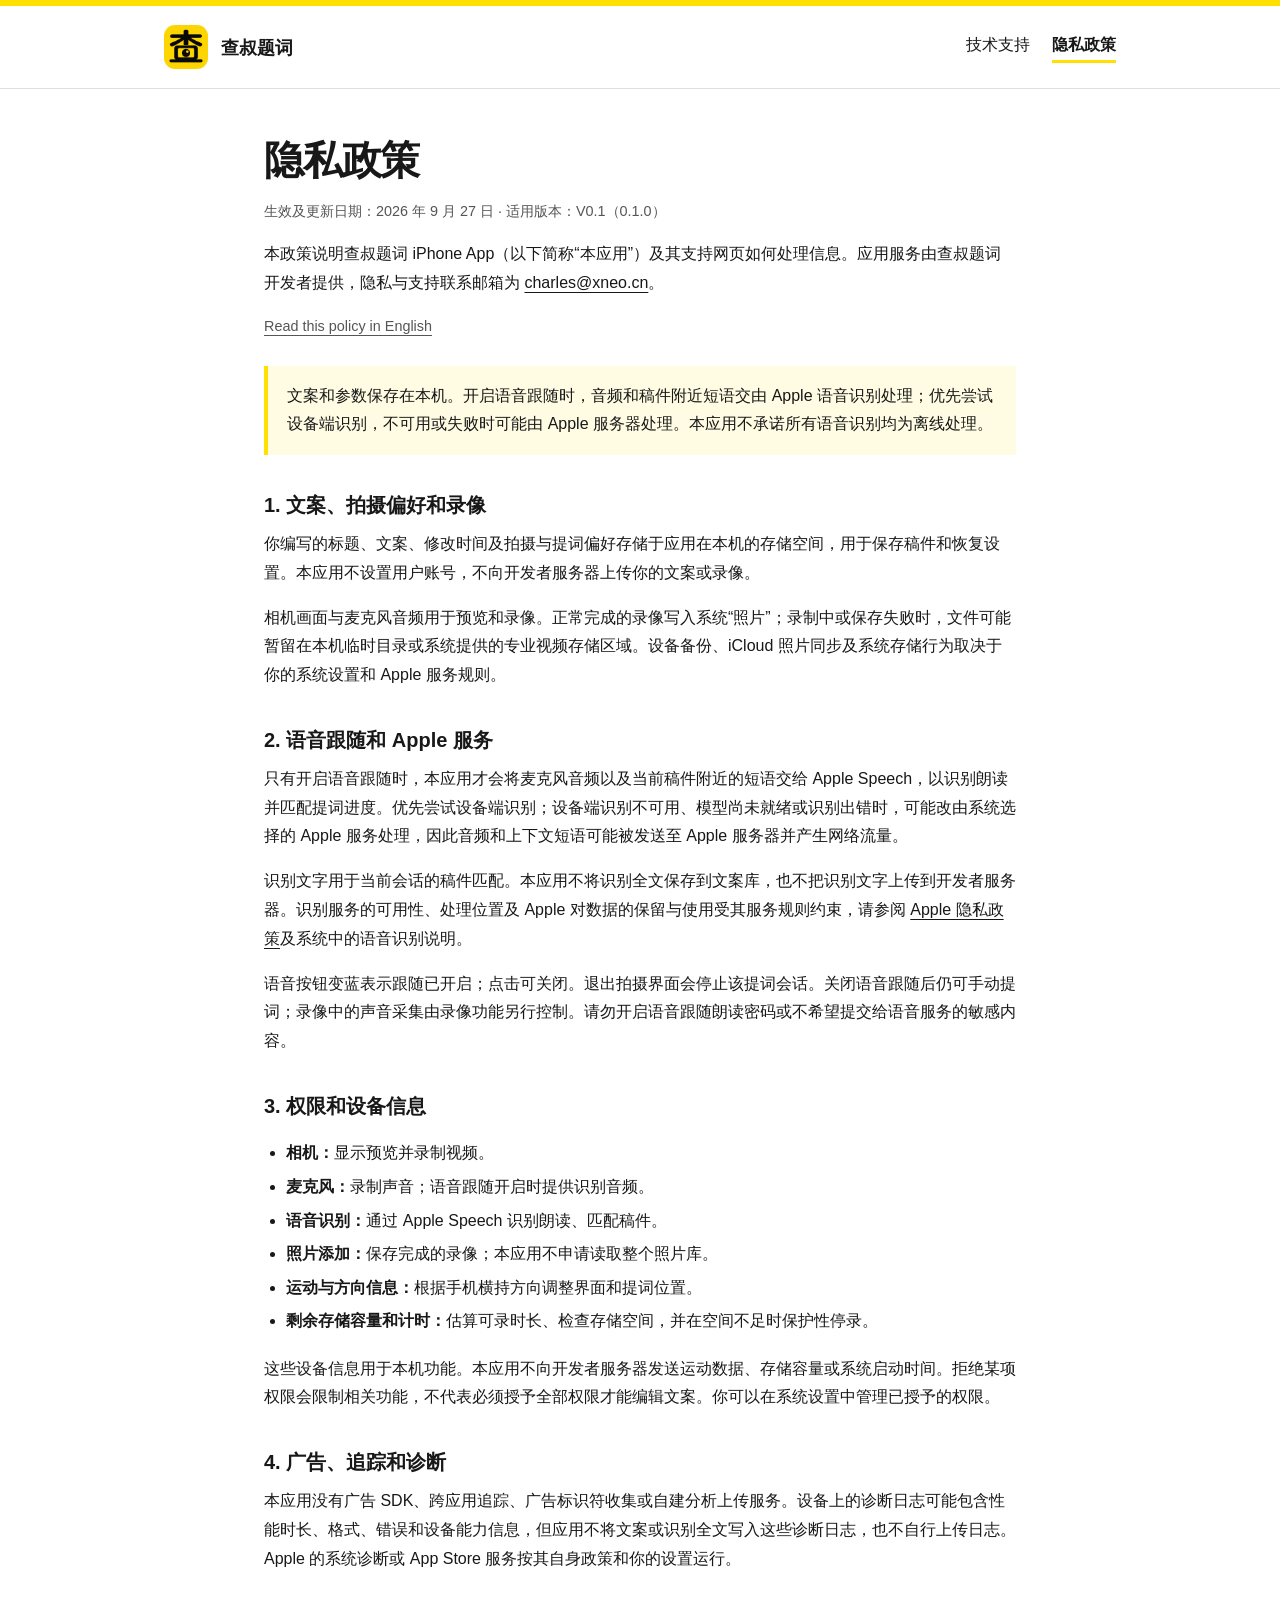
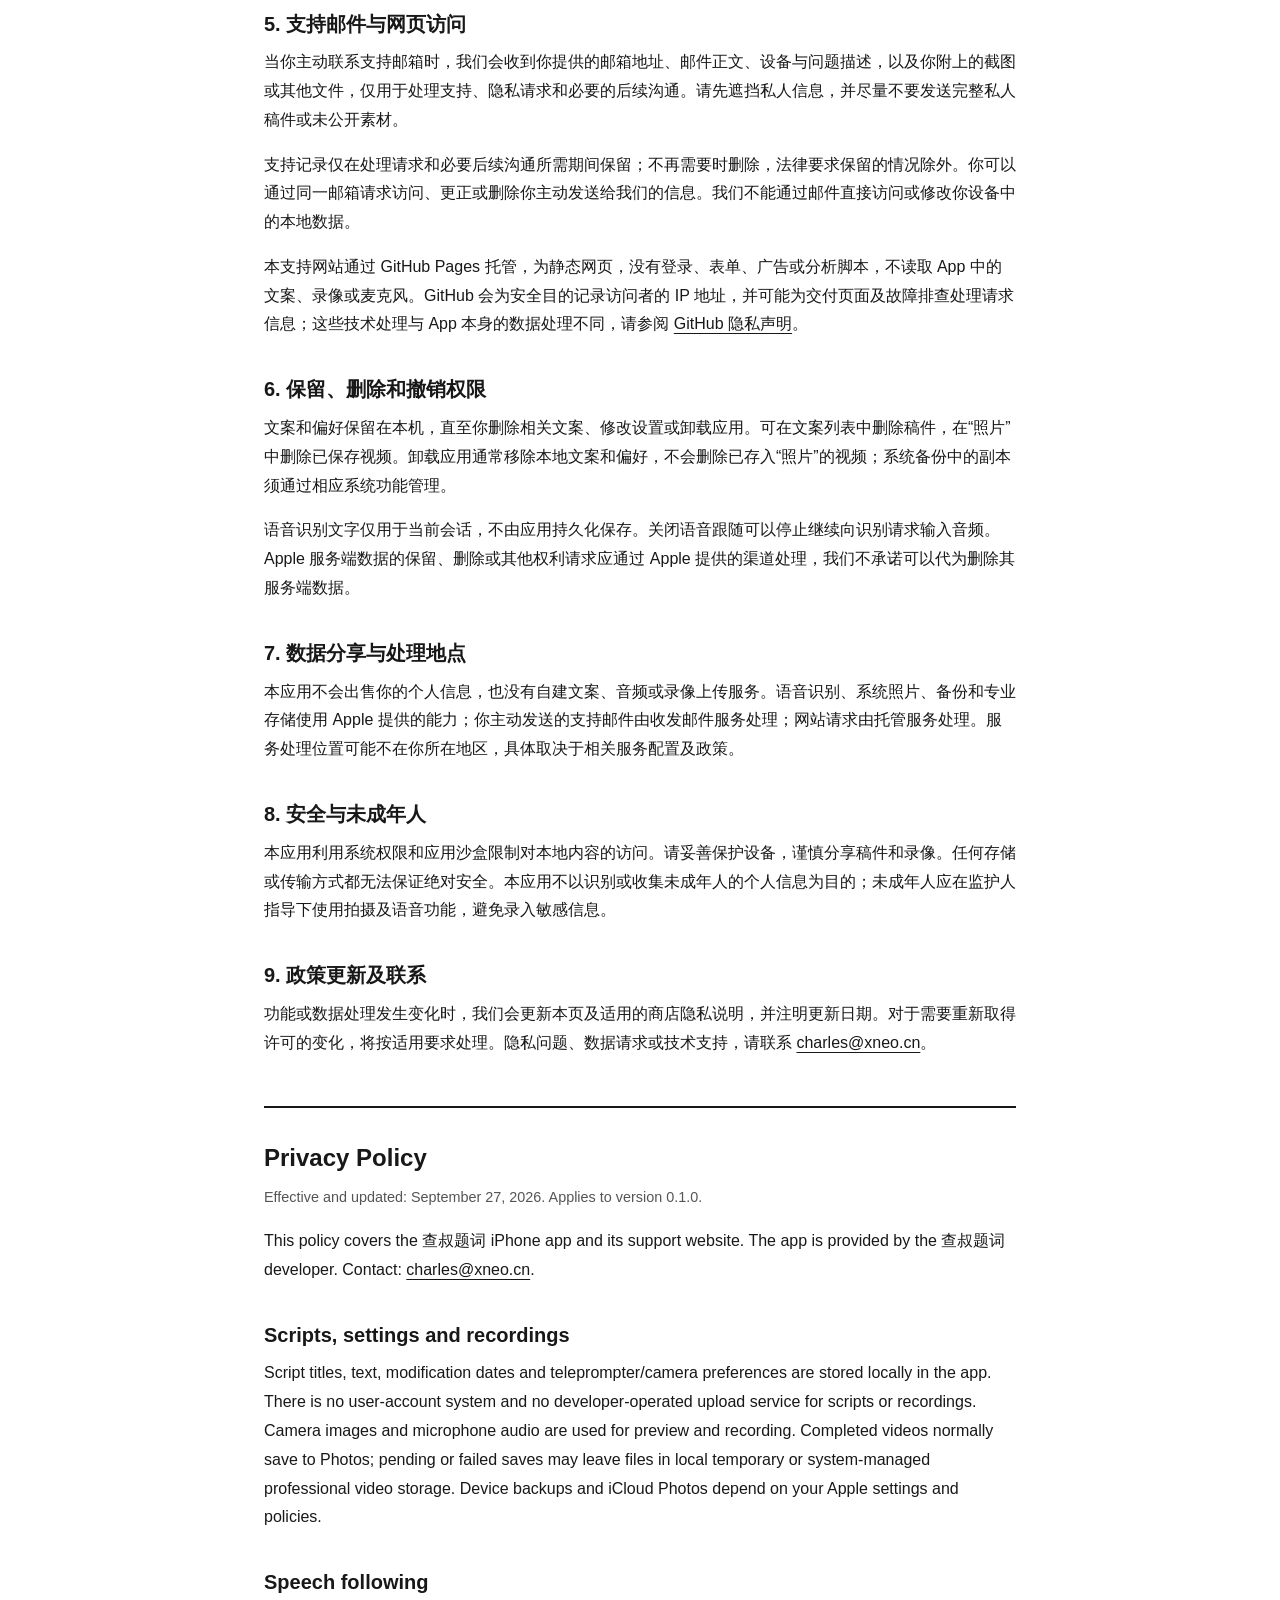
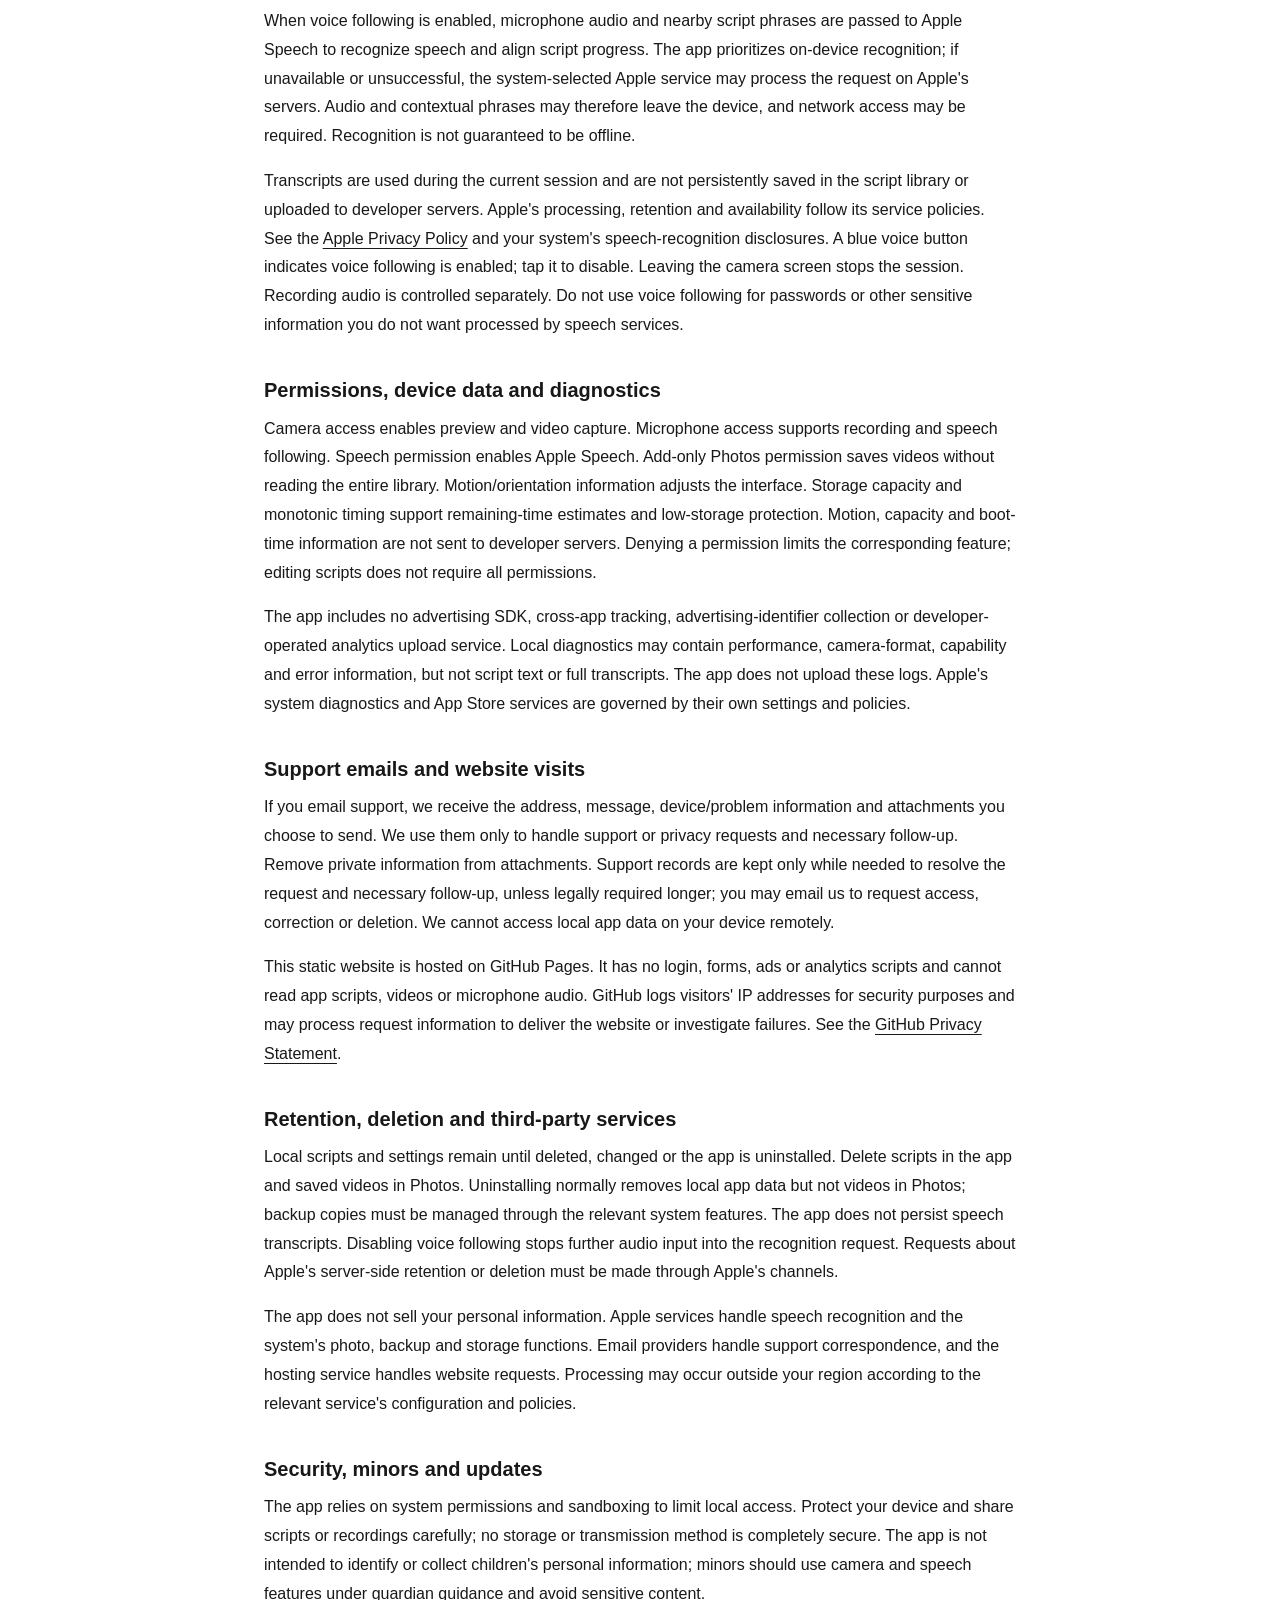
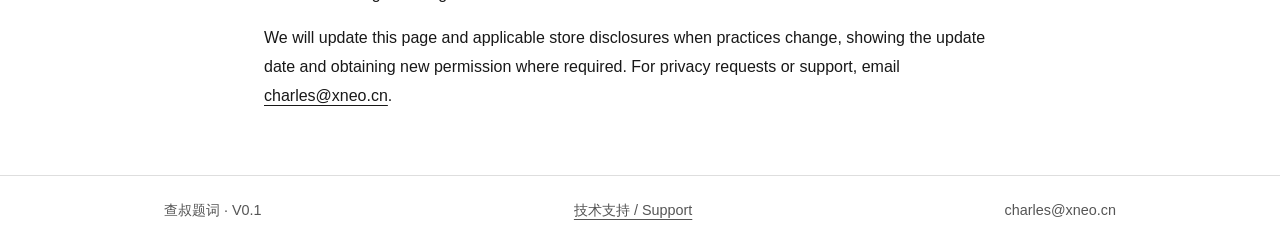
==== privacy.html @ 330ef972 "Add files via upload" ====
<!doctype html>
<html lang="zh-CN">
<head>
  <meta charset="utf-8">
  <meta name="viewport" content="width=device-width,initial-scale=1">
  <title>查叔题词 · 隐私政策</title>
  <meta name="description" content="查叔题词的隐私政策：本地文案与录像、Apple 语音识别、权限、保留删除和联系渠道。">
  <link rel="icon" type="image/png" href="./app-icon.png">
  <link rel="stylesheet" href="./styles.css">
</head>
<body>
  <a class="skip" href="#main">跳到正文</a>
  <header><div class="header-inner">
    <a class="brand" href="./"><img src="./app-icon.png" alt="" width="44" height="44">查叔题词</a>
    <nav aria-label="主要导航"><a href="./">技术支持</a><a href="./privacy.html" aria-current="page">隐私政策</a></nav>
  </div></header>
  <main id="main">
    <h1>隐私政策</h1>
    <p class="meta">生效及更新日期：2026 年 9 月 27 日 · 适用版本：V0.1（0.1.0）</p>
    <p>本政策说明查叔题词 iPhone App（以下简称“本应用”）及其支持网页如何处理信息。应用服务由查叔题词开发者提供，隐私与支持联系邮箱为 <a href="mailto:charles@xneo.cn">charles@xneo.cn</a>。</p>
    <p class="language"><a href="#english" lang="en">Read this policy in English</a></p>
    <div class="notice">文案和参数保存在本机。开启语音跟随时，音频和稿件附近短语交由 Apple 语音识别处理；优先尝试设备端识别，不可用或失败时可能由 Apple 服务器处理。本应用不承诺所有语音识别均为离线处理。</div>
    <h2>1. 文案、拍摄偏好和录像</h2>
    <p>你编写的标题、文案、修改时间及拍摄与提词偏好存储于应用在本机的存储空间，用于保存稿件和恢复设置。本应用不设置用户账号，不向开发者服务器上传你的文案或录像。</p>
    <p>相机画面与麦克风音频用于预览和录像。正常完成的录像写入系统“照片”；录制中或保存失败时，文件可能暂留在本机临时目录或系统提供的专业视频存储区域。设备备份、iCloud 照片同步及系统存储行为取决于你的系统设置和 Apple 服务规则。</p>
    <h2>2. 语音跟随和 Apple 服务</h2>
    <p>只有开启语音跟随时，本应用才会将麦克风音频以及当前稿件附近的短语交给 Apple Speech，以识别朗读并匹配提词进度。优先尝试设备端识别；设备端识别不可用、模型尚未就绪或识别出错时，可能改由系统选择的 Apple 服务处理，因此音频和上下文短语可能被发送至 Apple 服务器并产生网络流量。</p>
    <p>识别文字用于当前会话的稿件匹配。本应用不将识别全文保存到文案库，也不把识别文字上传到开发者服务器。识别服务的可用性、处理位置及 Apple 对数据的保留与使用受其服务规则约束，请参阅 <a href="https://www.apple.com/legal/privacy/">Apple 隐私政策</a>及系统中的语音识别说明。</p>
    <p>语音按钮变蓝表示跟随已开启；点击可关闭。退出拍摄界面会停止该提词会话。关闭语音跟随后仍可手动提词；录像中的声音采集由录像功能另行控制。请勿开启语音跟随朗读密码或不希望提交给语音服务的敏感内容。</p>
    <h2>3. 权限和设备信息</h2>
    <ul>
      <li><strong>相机：</strong>显示预览并录制视频。</li>
      <li><strong>麦克风：</strong>录制声音；语音跟随开启时提供识别音频。</li>
      <li><strong>语音识别：</strong>通过 Apple Speech 识别朗读、匹配稿件。</li>
      <li><strong>照片添加：</strong>保存完成的录像；本应用不申请读取整个照片库。</li>
      <li><strong>运动与方向信息：</strong>根据手机横持方向调整界面和提词位置。</li>
      <li><strong>剩余存储容量和计时：</strong>估算可录时长、检查存储空间，并在空间不足时保护性停录。</li>
    </ul>
    <p>这些设备信息用于本机功能。本应用不向开发者服务器发送运动数据、存储容量或系统启动时间。拒绝某项权限会限制相关功能，不代表必须授予全部权限才能编辑文案。你可以在系统设置中管理已授予的权限。</p>
    <h2>4. 广告、追踪和诊断</h2>
    <p>本应用没有广告 SDK、跨应用追踪、广告标识符收集或自建分析上传服务。设备上的诊断日志可能包含性能时长、格式、错误和设备能力信息，但应用不将文案或识别全文写入这些诊断日志，也不自行上传日志。Apple 的系统诊断或 App Store 服务按其自身政策和你的设置运行。</p>
    <h2>5. 支持邮件与网页访问</h2>
    <p>当你主动联系支持邮箱时，我们会收到你提供的邮箱地址、邮件正文、设备与问题描述，以及你附上的截图或其他文件，仅用于处理支持、隐私请求和必要的后续沟通。请先遮挡私人信息，并尽量不要发送完整私人稿件或未公开素材。</p>
    <p>支持记录仅在处理请求和必要后续沟通所需期间保留；不再需要时删除，法律要求保留的情况除外。你可以通过同一邮箱请求访问、更正或删除你主动发送给我们的信息。我们不能通过邮件直接访问或修改你设备中的本地数据。</p>
    <p>本支持网站通过 GitHub Pages 托管，为静态网页，没有登录、表单、广告或分析脚本，不读取 App 中的文案、录像或麦克风。GitHub 会为安全目的记录访问者的 IP 地址，并可能为交付页面及故障排查处理请求信息；这些技术处理与 App 本身的数据处理不同，请参阅 <a href="https://docs.github.com/en/site-policy/privacy-policies/github-general-privacy-statement">GitHub 隐私声明</a>。</p>
    <h2>6. 保留、删除和撤销权限</h2>
    <p>文案和偏好保留在本机，直至你删除相关文案、修改设置或卸载应用。可在文案列表中删除稿件，在“照片”中删除已保存视频。卸载应用通常移除本地文案和偏好，不会删除已存入“照片”的视频；系统备份中的副本须通过相应系统功能管理。</p>
    <p>语音识别文字仅用于当前会话，不由应用持久化保存。关闭语音跟随可以停止继续向识别请求输入音频。Apple 服务端数据的保留、删除或其他权利请求应通过 Apple 提供的渠道处理，我们不承诺可以代为删除其服务端数据。</p>
    <h2>7. 数据分享与处理地点</h2>
    <p>本应用不会出售你的个人信息，也没有自建文案、音频或录像上传服务。语音识别、系统照片、备份和专业存储使用 Apple 提供的能力；你主动发送的支持邮件由收发邮件服务处理；网站请求由托管服务处理。服务处理位置可能不在你所在地区，具体取决于相关服务配置及政策。</p>
    <h2>8. 安全与未成年人</h2>
    <p>本应用利用系统权限和应用沙盒限制对本地内容的访问。请妥善保护设备，谨慎分享稿件和录像。任何存储或传输方式都无法保证绝对安全。本应用不以识别或收集未成年人的个人信息为目的；未成年人应在监护人指导下使用拍摄及语音功能，避免录入敏感信息。</p>
    <h2>9. 政策更新及联系</h2>
    <p>功能或数据处理发生变化时，我们会更新本页及适用的商店隐私说明，并注明更新日期。对于需要重新取得许可的变化，将按适用要求处理。隐私问题、数据请求或技术支持，请联系 <a href="mailto:charles@xneo.cn">charles@xneo.cn</a>。</p>
    <section id="english" class="english" lang="en">
      <h2>Privacy Policy</h2>
      <p class="meta">Effective and updated: September 27, 2026. Applies to version 0.1.0.</p>
      <p>This policy covers the 查叔题词 iPhone app and its support website. The app is provided by the 查叔题词 developer. Contact: <a href="mailto:charles@xneo.cn">charles@xneo.cn</a>.</p>
      <h2>Scripts, settings and recordings</h2>
      <p>Script titles, text, modification dates and teleprompter/camera preferences are stored locally in the app. There is no user-account system and no developer-operated upload service for scripts or recordings. Camera images and microphone audio are used for preview and recording. Completed videos normally save to Photos; pending or failed saves may leave files in local temporary or system-managed professional video storage. Device backups and iCloud Photos depend on your Apple settings and policies.</p>
      <h2>Speech following</h2>
      <p>When voice following is enabled, microphone audio and nearby script phrases are passed to Apple Speech to recognize speech and align script progress. The app prioritizes on-device recognition; if unavailable or unsuccessful, the system-selected Apple service may process the request on Apple's servers. Audio and contextual phrases may therefore leave the device, and network access may be required. Recognition is not guaranteed to be offline.</p>
      <p>Transcripts are used during the current session and are not persistently saved in the script library or uploaded to developer servers. Apple's processing, retention and availability follow its service policies. See the <a href="https://www.apple.com/legal/privacy/">Apple Privacy Policy</a> and your system's speech-recognition disclosures. A blue voice button indicates voice following is enabled; tap it to disable. Leaving the camera screen stops the session. Recording audio is controlled separately. Do not use voice following for passwords or other sensitive information you do not want processed by speech services.</p>
      <h2>Permissions, device data and diagnostics</h2>
      <p>Camera access enables preview and video capture. Microphone access supports recording and speech following. Speech permission enables Apple Speech. Add-only Photos permission saves videos without reading the entire library. Motion/orientation information adjusts the interface. Storage capacity and monotonic timing support remaining-time estimates and low-storage protection. Motion, capacity and boot-time information are not sent to developer servers. Denying a permission limits the corresponding feature; editing scripts does not require all permissions.</p>
      <p>The app includes no advertising SDK, cross-app tracking, advertising-identifier collection or developer-operated analytics upload service. Local diagnostics may contain performance, camera-format, capability and error information, but not script text or full transcripts. The app does not upload these logs. Apple's system diagnostics and App Store services are governed by their own settings and policies.</p>
      <h2>Support emails and website visits</h2>
      <p>If you email support, we receive the address, message, device/problem information and attachments you choose to send. We use them only to handle support or privacy requests and necessary follow-up. Remove private information from attachments. Support records are kept only while needed to resolve the request and necessary follow-up, unless legally required longer; you may email us to request access, correction or deletion. We cannot access local app data on your device remotely.</p>
      <p>This static website is hosted on GitHub Pages. It has no login, forms, ads or analytics scripts and cannot read app scripts, videos or microphone audio. GitHub logs visitors' IP addresses for security purposes and may process request information to deliver the website or investigate failures. See the <a href="https://docs.github.com/en/site-policy/privacy-policies/github-general-privacy-statement">GitHub Privacy Statement</a>.</p>
      <h2>Retention, deletion and third-party services</h2>
      <p>Local scripts and settings remain until deleted, changed or the app is uninstalled. Delete scripts in the app and saved videos in Photos. Uninstalling normally removes local app data but not videos in Photos; backup copies must be managed through the relevant system features. The app does not persist speech transcripts. Disabling voice following stops further audio input into the recognition request. Requests about Apple's server-side retention or deletion must be made through Apple's channels.</p>
      <p>The app does not sell your personal information. Apple services handle speech recognition and the system's photo, backup and storage functions. Email providers handle support correspondence, and the hosting service handles website requests. Processing may occur outside your region according to the relevant service's configuration and policies.</p>
      <h2>Security, minors and updates</h2>
      <p>The app relies on system permissions and sandboxing to limit local access. Protect your device and share scripts or recordings carefully; no storage or transmission method is completely secure. The app is not intended to identify or collect children's personal information; minors should use camera and speech features under guardian guidance and avoid sensitive content.</p>
      <p>We will update this page and applicable store disclosures when practices change, showing the update date and obtaining new permission where required. For privacy requests or support, email <a href="mailto:charles@xneo.cn">charles@xneo.cn</a>.</p>
    </section>
  </main>
  <footer><div class="footer-inner"><span>查叔题词 · V0.1</span><a href="./">技术支持 / Support</a><span>charles@xneo.cn</span></div></footer>
</body>
</html>
---- styles.css ----
:root { color-scheme: light; --ink:#181818; --muted:#555; --line:#dedede; --yellow:#ffe000; }
* { box-sizing:border-box; }
html { scroll-behavior:smooth; }
body { margin:0; background:#fff; color:var(--ink); font-family:-apple-system,BlinkMacSystemFont,"PingFang SC","Microsoft YaHei",sans-serif; font-size:1rem; line-height:1.8; }
a { color:inherit; text-underline-offset:4px; overflow-wrap:anywhere; }
a:hover { text-decoration-thickness:2px; }
a:focus-visible { outline:3px solid #066bcc; outline-offset:5px; border-radius:2px; }
.skip { position:absolute; left:1rem; top:-6rem; padding:.5rem 1rem; background:var(--yellow); z-index:10; }
.skip:focus { top:1rem; }
header { border-top:6px solid var(--yellow); border-bottom:1px solid var(--line); }
.header-inner { max-width:1000px; margin:auto; display:flex; align-items:center; justify-content:space-between; padding:1.2rem 1.5rem; gap:1rem; flex-wrap:wrap; }
.brand { display:flex; align-items:center; gap:.8rem; text-decoration:none; font-weight:750; font-size:1.15rem; }
.brand img { width:44px; height:44px; border-radius:11px; }
nav { display:flex; flex-wrap:wrap; gap:1.4rem; font-size:1rem; }
nav a { text-decoration:none; }
nav a[aria-current=page] { border-bottom:3px solid var(--yellow); font-weight:700; }
main { max-width:800px; margin:auto; padding:2.7rem 1.5rem 3rem; }
h1 { font-size:clamp(1.8rem,5vw,2.5rem); line-height:1.35; margin:0 0 .75rem; letter-spacing:-.03em; }
h2 { font-size:1.25rem; line-height:1.5; margin:2.2rem 0 .6rem; }
p { margin:.6rem 0 1rem; }
.meta { color:var(--muted); font-size:.9rem; }
.contact { margin:1.5rem 0 2rem; padding:1.3rem 1.5rem; background:#171717; color:#fff; border-left:5px solid var(--yellow); }
.contact .label { color:#e0e0e0; margin:0 0 .2rem; }
.contact .email { color:var(--yellow); font-size:clamp(1.2rem,4vw,1.6rem); font-weight:650; }
.contact p:last-child { margin-bottom:0; }
.notice { background:#fffce3; border-left:4px solid var(--yellow); padding:1rem 1.2rem; margin:1.4rem 0; }
ul,ol { padding-left:1.4rem; }
li { padding:.15rem 0; }
.faq { border-top:1px solid var(--line); padding:1.15rem 0; }
.faq h2 { margin:0 0 .5rem; font-size:1.1rem; }
.faq p:last-child { margin-bottom:0; }
.language { margin:1rem 0 1.6rem; color:var(--muted); font-size:.9rem; }
.english { margin-top:3rem; padding-top:2rem; border-top:2px solid var(--ink); }
.english h2:first-child { margin-top:0; font-size:1.5rem; }
footer { border-top:1px solid var(--line); }
.footer-inner { max-width:1000px; margin:auto; padding:1.4rem 1.5rem; color:var(--muted); font-size:.9rem; display:flex; flex-wrap:wrap; justify-content:space-between; gap:.6rem 1.5rem; }
@media(max-width:420px) { .header-inner { padding:1rem; } main { padding:2rem 1rem; } .contact { padding:1rem; } nav { gap:1rem; } }
@media(prefers-reduced-motion:reduce) { html { scroll-behavior:auto; } }
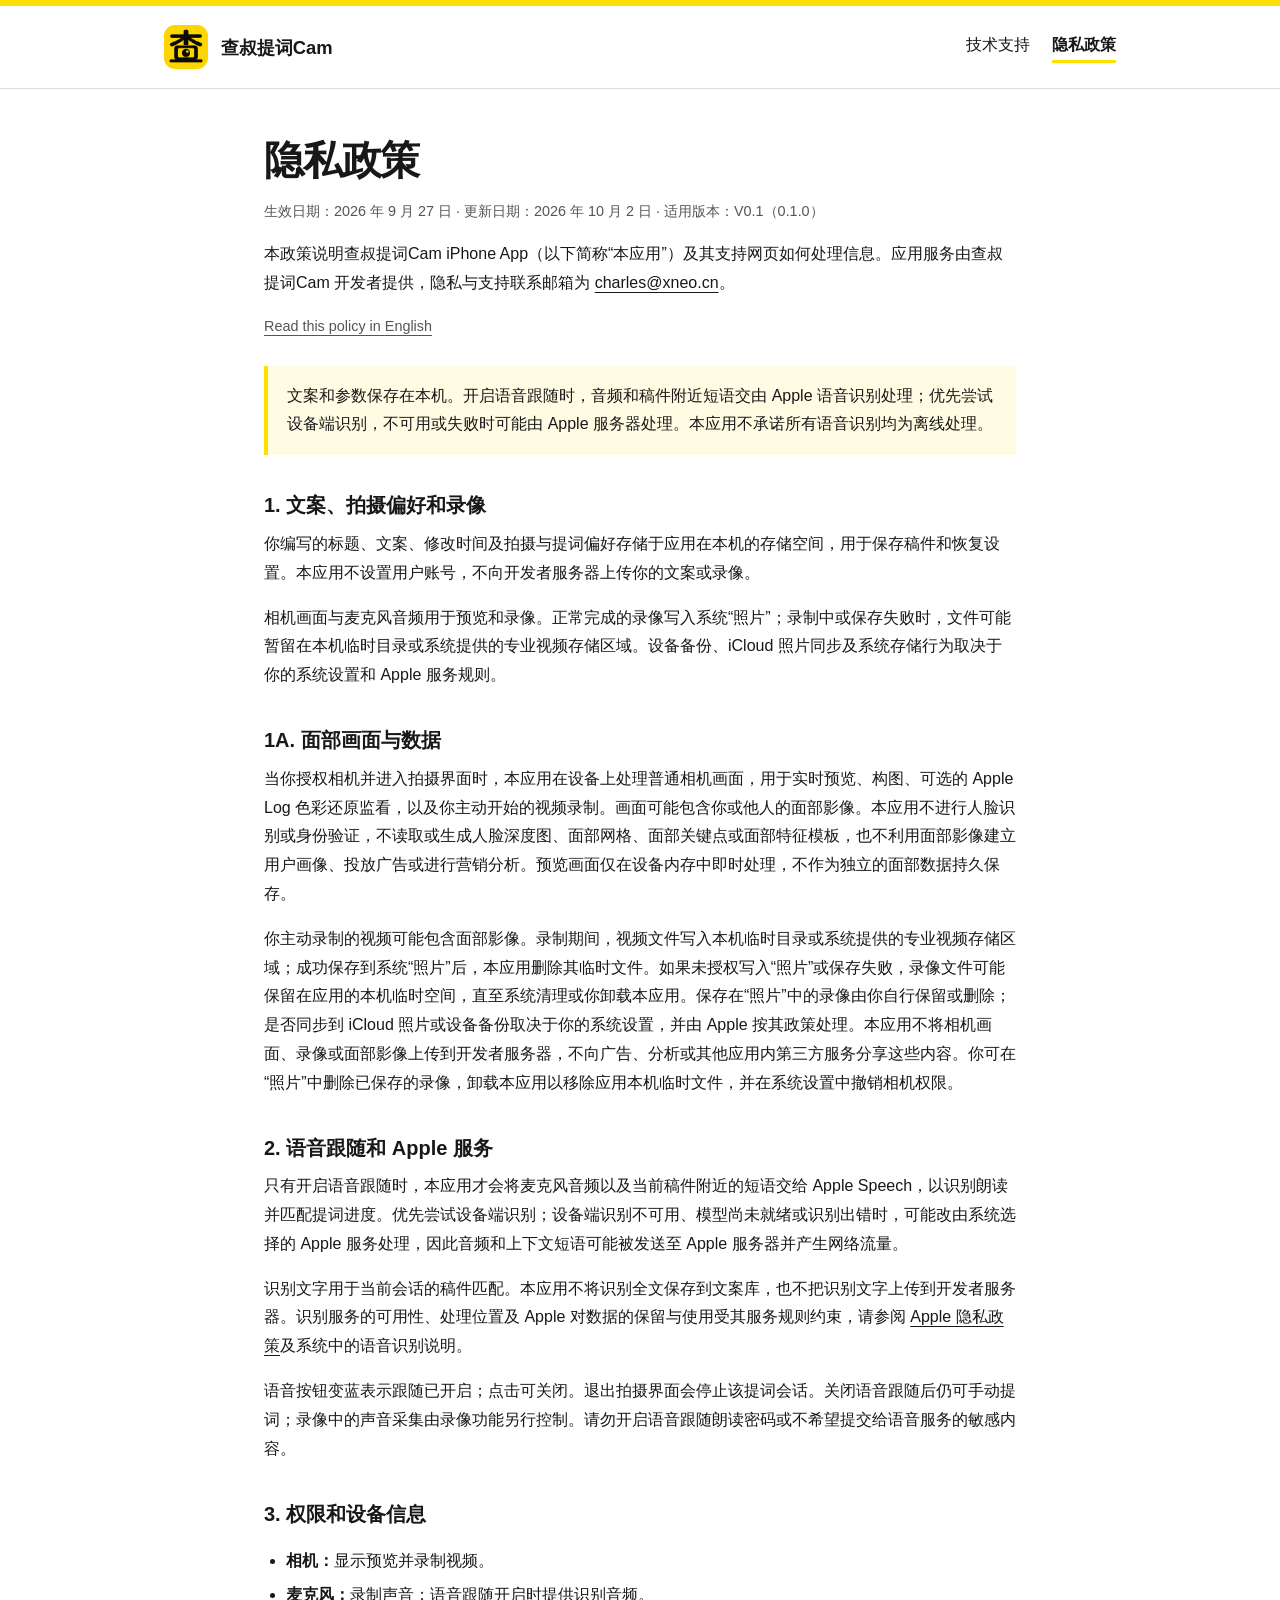
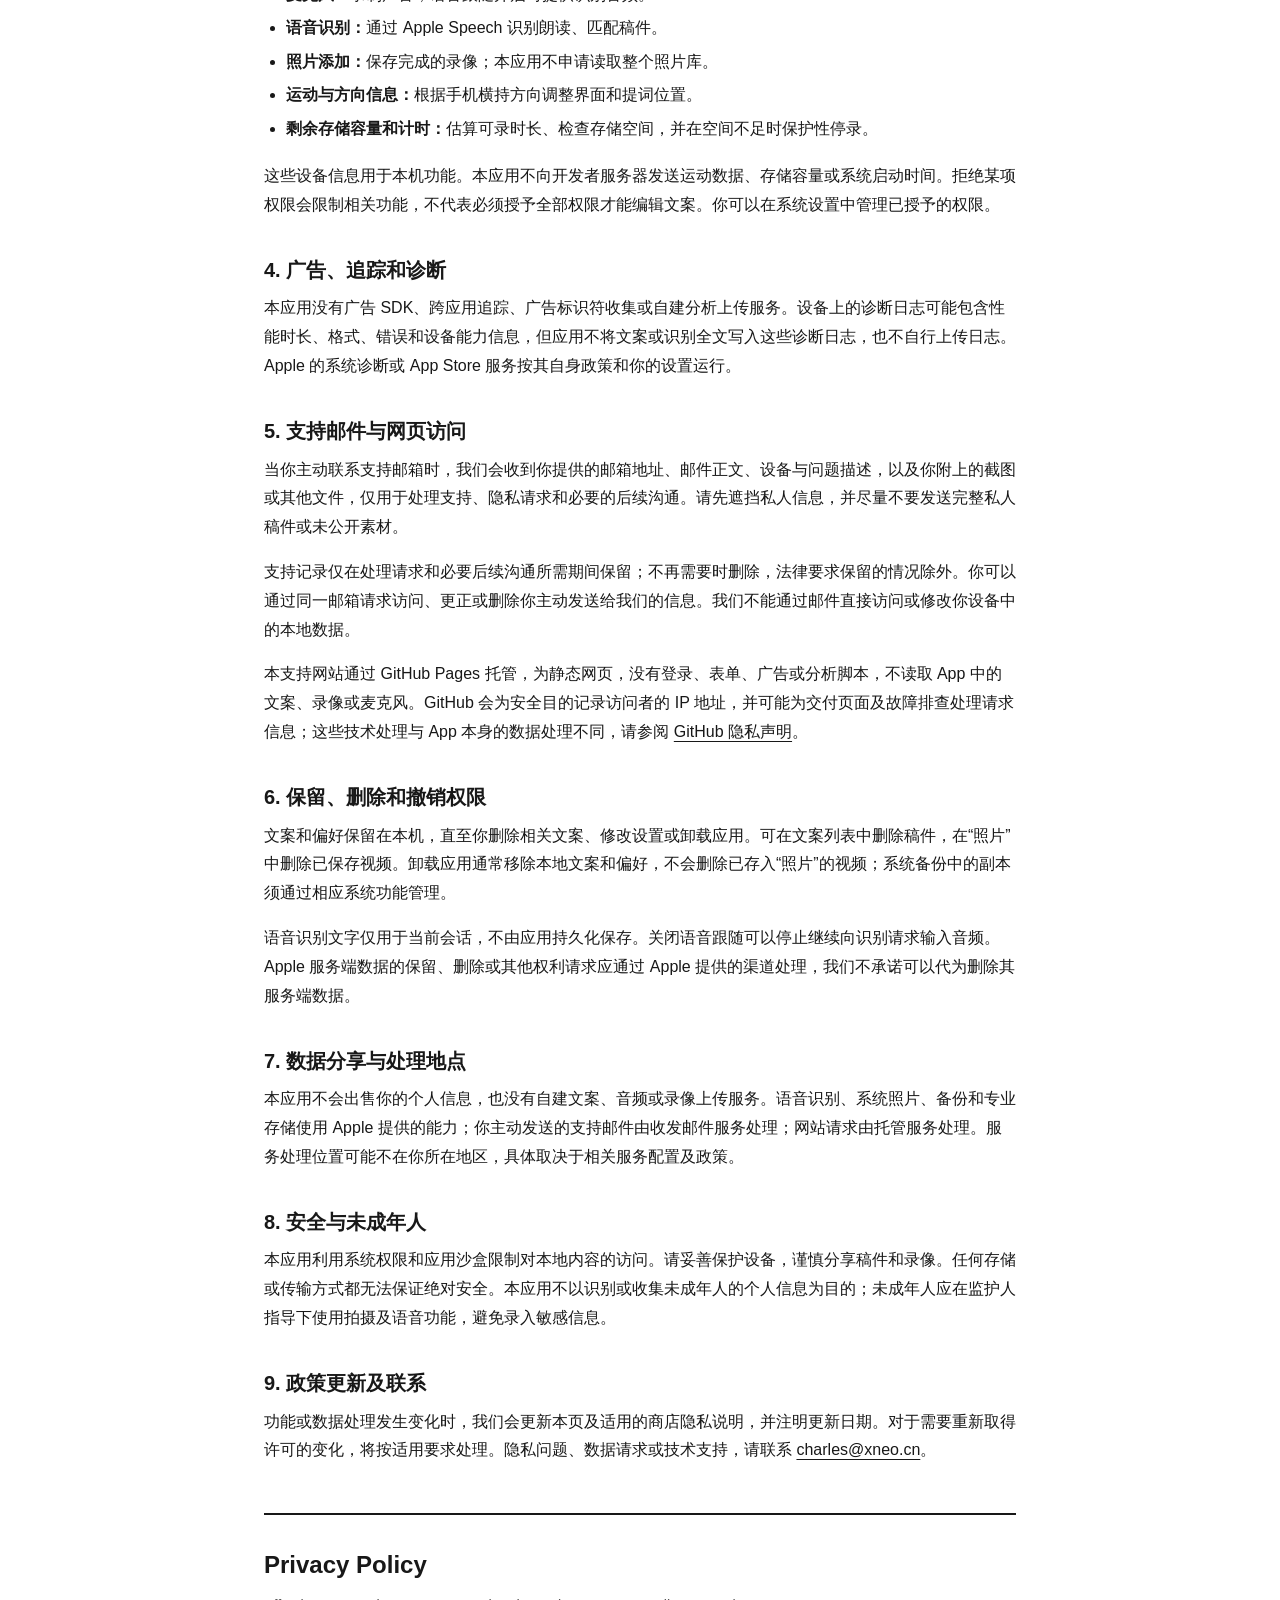
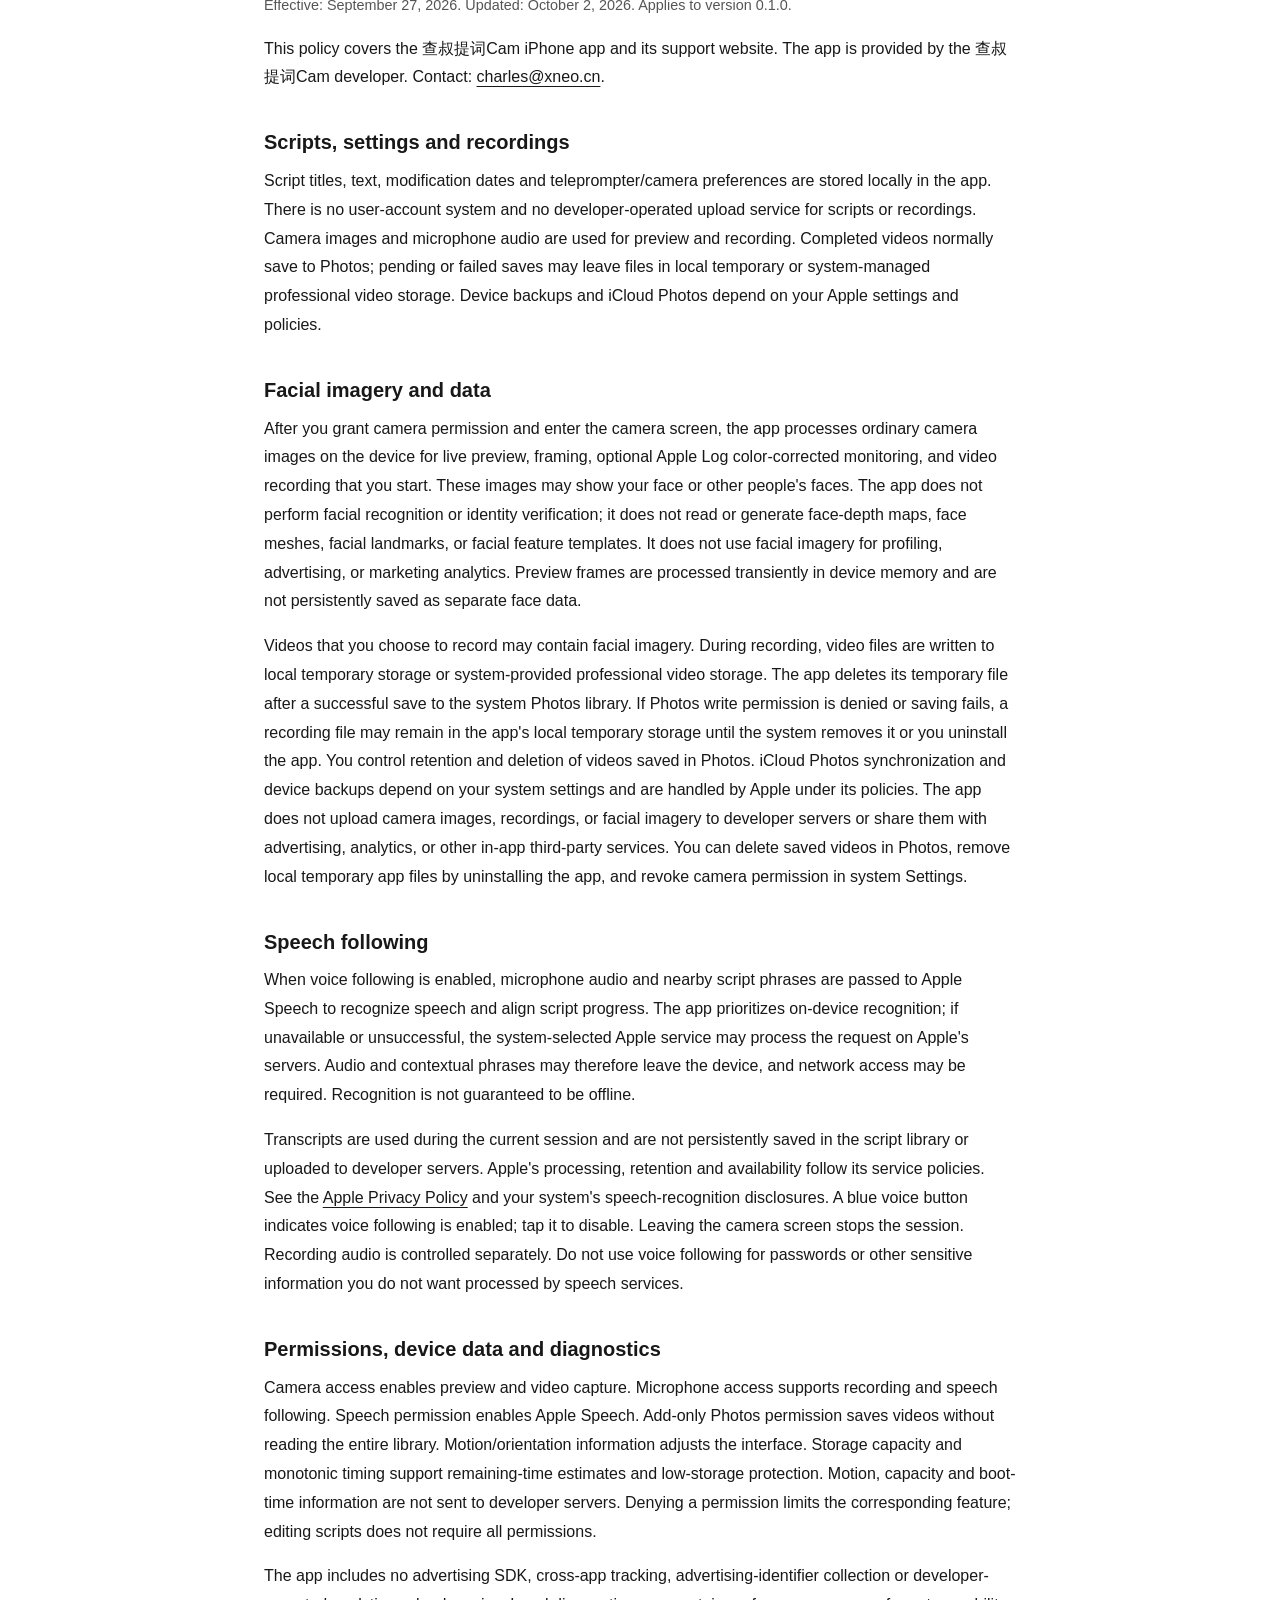
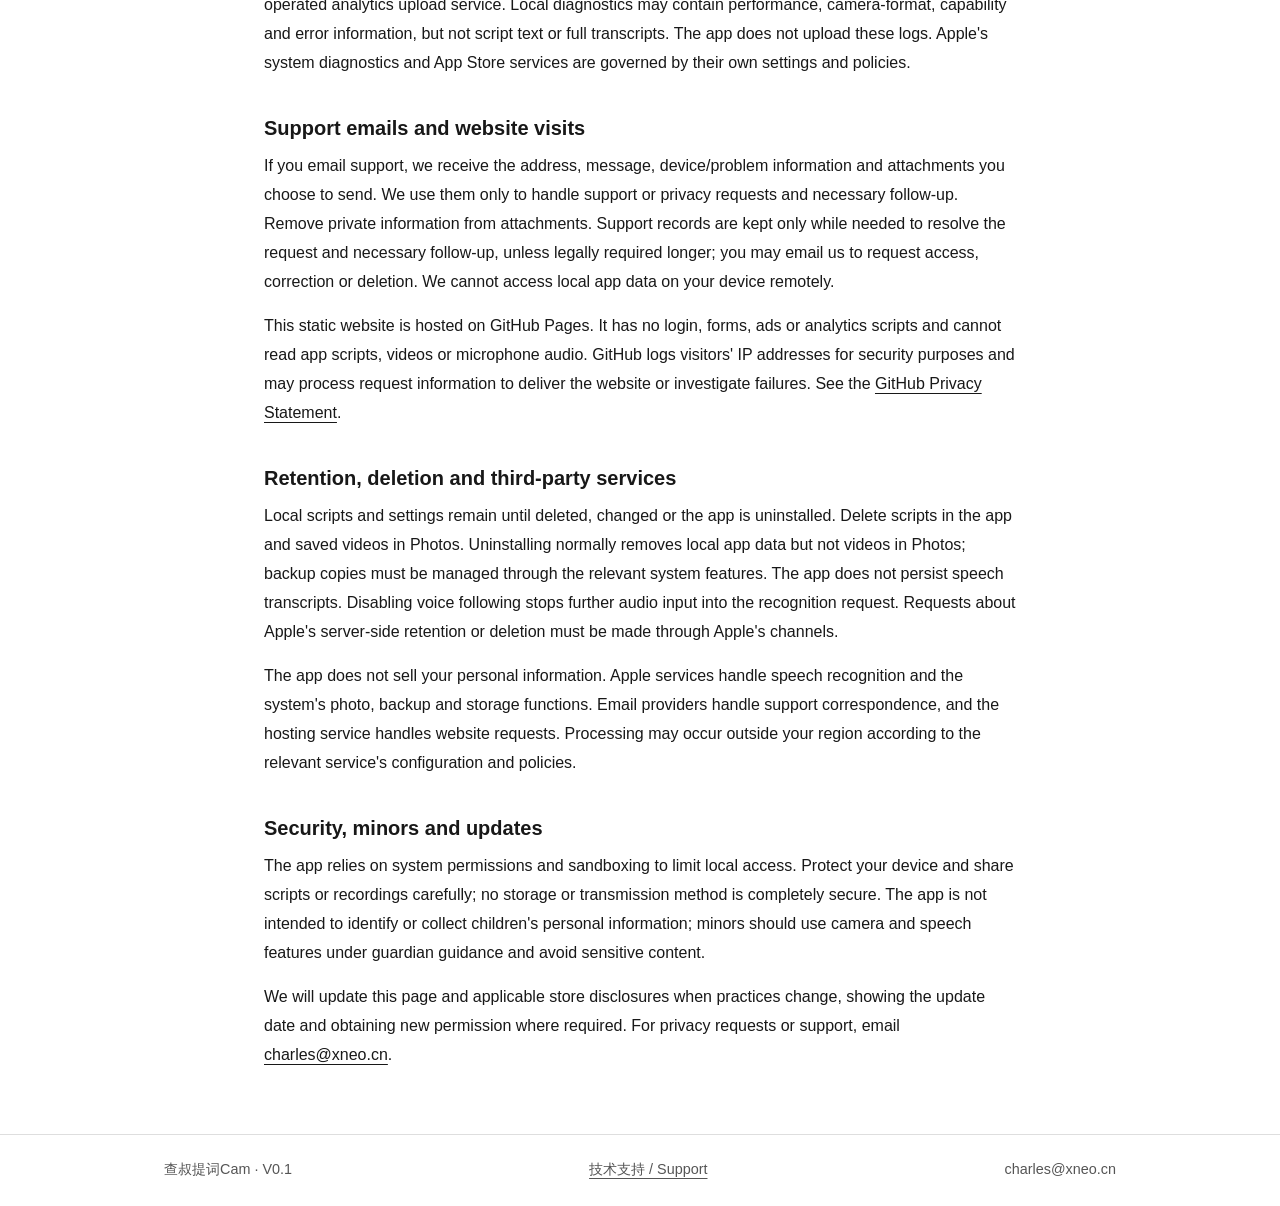
==== commit 98d287ad: "Clarify camera and facial imagery privacy practices" ====
--- a/privacy.html
+++ b/privacy.html
@@ -3,26 +3,29 @@
 <head>
   <meta charset="utf-8">
   <meta name="viewport" content="width=device-width,initial-scale=1">
-  <title>查叔题词 · 隐私政策</title>
-  <meta name="description" content="查叔题词的隐私政策：本地文案与录像、Apple 语音识别、权限、保留删除和联系渠道。">
+  <title>查叔提词Cam · 隐私政策</title>
+  <meta name="description" content="查叔提词Cam 的隐私政策：相机画面与面部影像、本地文案与录像、Apple 语音识别、权限、保留删除和联系渠道。">
   <link rel="icon" type="image/png" href="./app-icon.png">
   <link rel="stylesheet" href="./styles.css">
 </head>
 <body>
   <a class="skip" href="#main">跳到正文</a>
   <header><div class="header-inner">
-    <a class="brand" href="./"><img src="./app-icon.png" alt="" width="44" height="44">查叔题词</a>
+    <a class="brand" href="./"><img src="./app-icon.png" alt="" width="44" height="44">查叔提词Cam</a>
     <nav aria-label="主要导航"><a href="./">技术支持</a><a href="./privacy.html" aria-current="page">隐私政策</a></nav>
   </div></header>
   <main id="main">
     <h1>隐私政策</h1>
-    <p class="meta">生效及更新日期：2026 年 9 月 27 日 · 适用版本：V0.1（0.1.0）</p>
-    <p>本政策说明查叔题词 iPhone App（以下简称“本应用”）及其支持网页如何处理信息。应用服务由查叔题词开发者提供，隐私与支持联系邮箱为 <a href="mailto:charles@xneo.cn">charles@xneo.cn</a>。</p>
+    <p class="meta">生效日期：2026 年 9 月 27 日 · 更新日期：2026 年 10 月 2 日 · 适用版本：V0.1（0.1.0）</p>
+    <p>本政策说明查叔提词Cam iPhone App（以下简称“本应用”）及其支持网页如何处理信息。应用服务由查叔提词Cam 开发者提供，隐私与支持联系邮箱为 <a href="mailto:charles@xneo.cn">charles@xneo.cn</a>。</p>
     <p class="language"><a href="#english" lang="en">Read this policy in English</a></p>
     <div class="notice">文案和参数保存在本机。开启语音跟随时，音频和稿件附近短语交由 Apple 语音识别处理；优先尝试设备端识别，不可用或失败时可能由 Apple 服务器处理。本应用不承诺所有语音识别均为离线处理。</div>
     <h2>1. 文案、拍摄偏好和录像</h2>
     <p>你编写的标题、文案、修改时间及拍摄与提词偏好存储于应用在本机的存储空间，用于保存稿件和恢复设置。本应用不设置用户账号，不向开发者服务器上传你的文案或录像。</p>
     <p>相机画面与麦克风音频用于预览和录像。正常完成的录像写入系统“照片”；录制中或保存失败时，文件可能暂留在本机临时目录或系统提供的专业视频存储区域。设备备份、iCloud 照片同步及系统存储行为取决于你的系统设置和 Apple 服务规则。</p>
+    <h2 id="face-data">1A. 面部画面与数据</h2>
+    <p>当你授权相机并进入拍摄界面时，本应用在设备上处理普通相机画面，用于实时预览、构图、可选的 Apple Log 色彩还原监看，以及你主动开始的视频录制。画面可能包含你或他人的面部影像。本应用不进行人脸识别或身份验证，不读取或生成人脸深度图、面部网格、面部关键点或面部特征模板，也不利用面部影像建立用户画像、投放广告或进行营销分析。预览画面仅在设备内存中即时处理，不作为独立的面部数据持久保存。</p>
+    <p>你主动录制的视频可能包含面部影像。录制期间，视频文件写入本机临时目录或系统提供的专业视频存储区域；成功保存到系统“照片”后，本应用删除其临时文件。如果未授权写入“照片”或保存失败，录像文件可能保留在应用的本机临时空间，直至系统清理或你卸载本应用。保存在“照片”中的录像由你自行保留或删除；是否同步到 iCloud 照片或设备备份取决于你的系统设置，并由 Apple 按其政策处理。本应用不将相机画面、录像或面部影像上传到开发者服务器，不向广告、分析或其他应用内第三方服务分享这些内容。你可在“照片”中删除已保存的录像，卸载本应用以移除应用本机临时文件，并在系统设置中撤销相机权限。</p>
     <h2>2. 语音跟随和 Apple 服务</h2>
     <p>只有开启语音跟随时，本应用才会将麦克风音频以及当前稿件附近的短语交给 Apple Speech，以识别朗读并匹配提词进度。优先尝试设备端识别；设备端识别不可用、模型尚未就绪或识别出错时，可能改由系统选择的 Apple 服务处理，因此音频和上下文短语可能被发送至 Apple 服务器并产生网络流量。</p>
     <p>识别文字用于当前会话的稿件匹配。本应用不将识别全文保存到文案库，也不把识别文字上传到开发者服务器。识别服务的可用性、处理位置及 Apple 对数据的保留与使用受其服务规则约束，请参阅 <a href="https://www.apple.com/legal/privacy/">Apple 隐私政策</a>及系统中的语音识别说明。</p>
@@ -54,10 +57,13 @@
     <p>功能或数据处理发生变化时，我们会更新本页及适用的商店隐私说明，并注明更新日期。对于需要重新取得许可的变化，将按适用要求处理。隐私问题、数据请求或技术支持，请联系 <a href="mailto:charles@xneo.cn">charles@xneo.cn</a>。</p>
     <section id="english" class="english" lang="en">
       <h2>Privacy Policy</h2>
-      <p class="meta">Effective and updated: September 27, 2026. Applies to version 0.1.0.</p>
-      <p>This policy covers the 查叔题词 iPhone app and its support website. The app is provided by the 查叔题词 developer. Contact: <a href="mailto:charles@xneo.cn">charles@xneo.cn</a>.</p>
+      <p class="meta">Effective: September 27, 2026. Updated: October 2, 2026. Applies to version 0.1.0.</p>
+      <p>This policy covers the 查叔提词Cam iPhone app and its support website. The app is provided by the 查叔提词Cam developer. Contact: <a href="mailto:charles@xneo.cn">charles@xneo.cn</a>.</p>
       <h2>Scripts, settings and recordings</h2>
       <p>Script titles, text, modification dates and teleprompter/camera preferences are stored locally in the app. There is no user-account system and no developer-operated upload service for scripts or recordings. Camera images and microphone audio are used for preview and recording. Completed videos normally save to Photos; pending or failed saves may leave files in local temporary or system-managed professional video storage. Device backups and iCloud Photos depend on your Apple settings and policies.</p>
+      <h2 id="face-data-en">Facial imagery and data</h2>
+      <p>After you grant camera permission and enter the camera screen, the app processes ordinary camera images on the device for live preview, framing, optional Apple Log color-corrected monitoring, and video recording that you start. These images may show your face or other people's faces. The app does not perform facial recognition or identity verification; it does not read or generate face-depth maps, face meshes, facial landmarks, or facial feature templates. It does not use facial imagery for profiling, advertising, or marketing analytics. Preview frames are processed transiently in device memory and are not persistently saved as separate face data.</p>
+      <p>Videos that you choose to record may contain facial imagery. During recording, video files are written to local temporary storage or system-provided professional video storage. The app deletes its temporary file after a successful save to the system Photos library. If Photos write permission is denied or saving fails, a recording file may remain in the app's local temporary storage until the system removes it or you uninstall the app. You control retention and deletion of videos saved in Photos. iCloud Photos synchronization and device backups depend on your system settings and are handled by Apple under its policies. The app does not upload camera images, recordings, or facial imagery to developer servers or share them with advertising, analytics, or other in-app third-party services. You can delete saved videos in Photos, remove local temporary app files by uninstalling the app, and revoke camera permission in system Settings.</p>
       <h2>Speech following</h2>
       <p>When voice following is enabled, microphone audio and nearby script phrases are passed to Apple Speech to recognize speech and align script progress. The app prioritizes on-device recognition; if unavailable or unsuccessful, the system-selected Apple service may process the request on Apple's servers. Audio and contextual phrases may therefore leave the device, and network access may be required. Recognition is not guaranteed to be offline.</p>
       <p>Transcripts are used during the current session and are not persistently saved in the script library or uploaded to developer servers. Apple's processing, retention and availability follow its service policies. See the <a href="https://www.apple.com/legal/privacy/">Apple Privacy Policy</a> and your system's speech-recognition disclosures. A blue voice button indicates voice following is enabled; tap it to disable. Leaving the camera screen stops the session. Recording audio is controlled separately. Do not use voice following for passwords or other sensitive information you do not want processed by speech services.</p>
@@ -75,6 +81,6 @@
       <p>We will update this page and applicable store disclosures when practices change, showing the update date and obtaining new permission where required. For privacy requests or support, email <a href="mailto:charles@xneo.cn">charles@xneo.cn</a>.</p>
     </section>
   </main>
-  <footer><div class="footer-inner"><span>查叔题词 · V0.1</span><a href="./">技术支持 / Support</a><span>charles@xneo.cn</span></div></footer>
+  <footer><div class="footer-inner"><span>查叔提词Cam · V0.1</span><a href="./">技术支持 / Support</a><span>charles@xneo.cn</span></div></footer>
 </body>
 </html>
